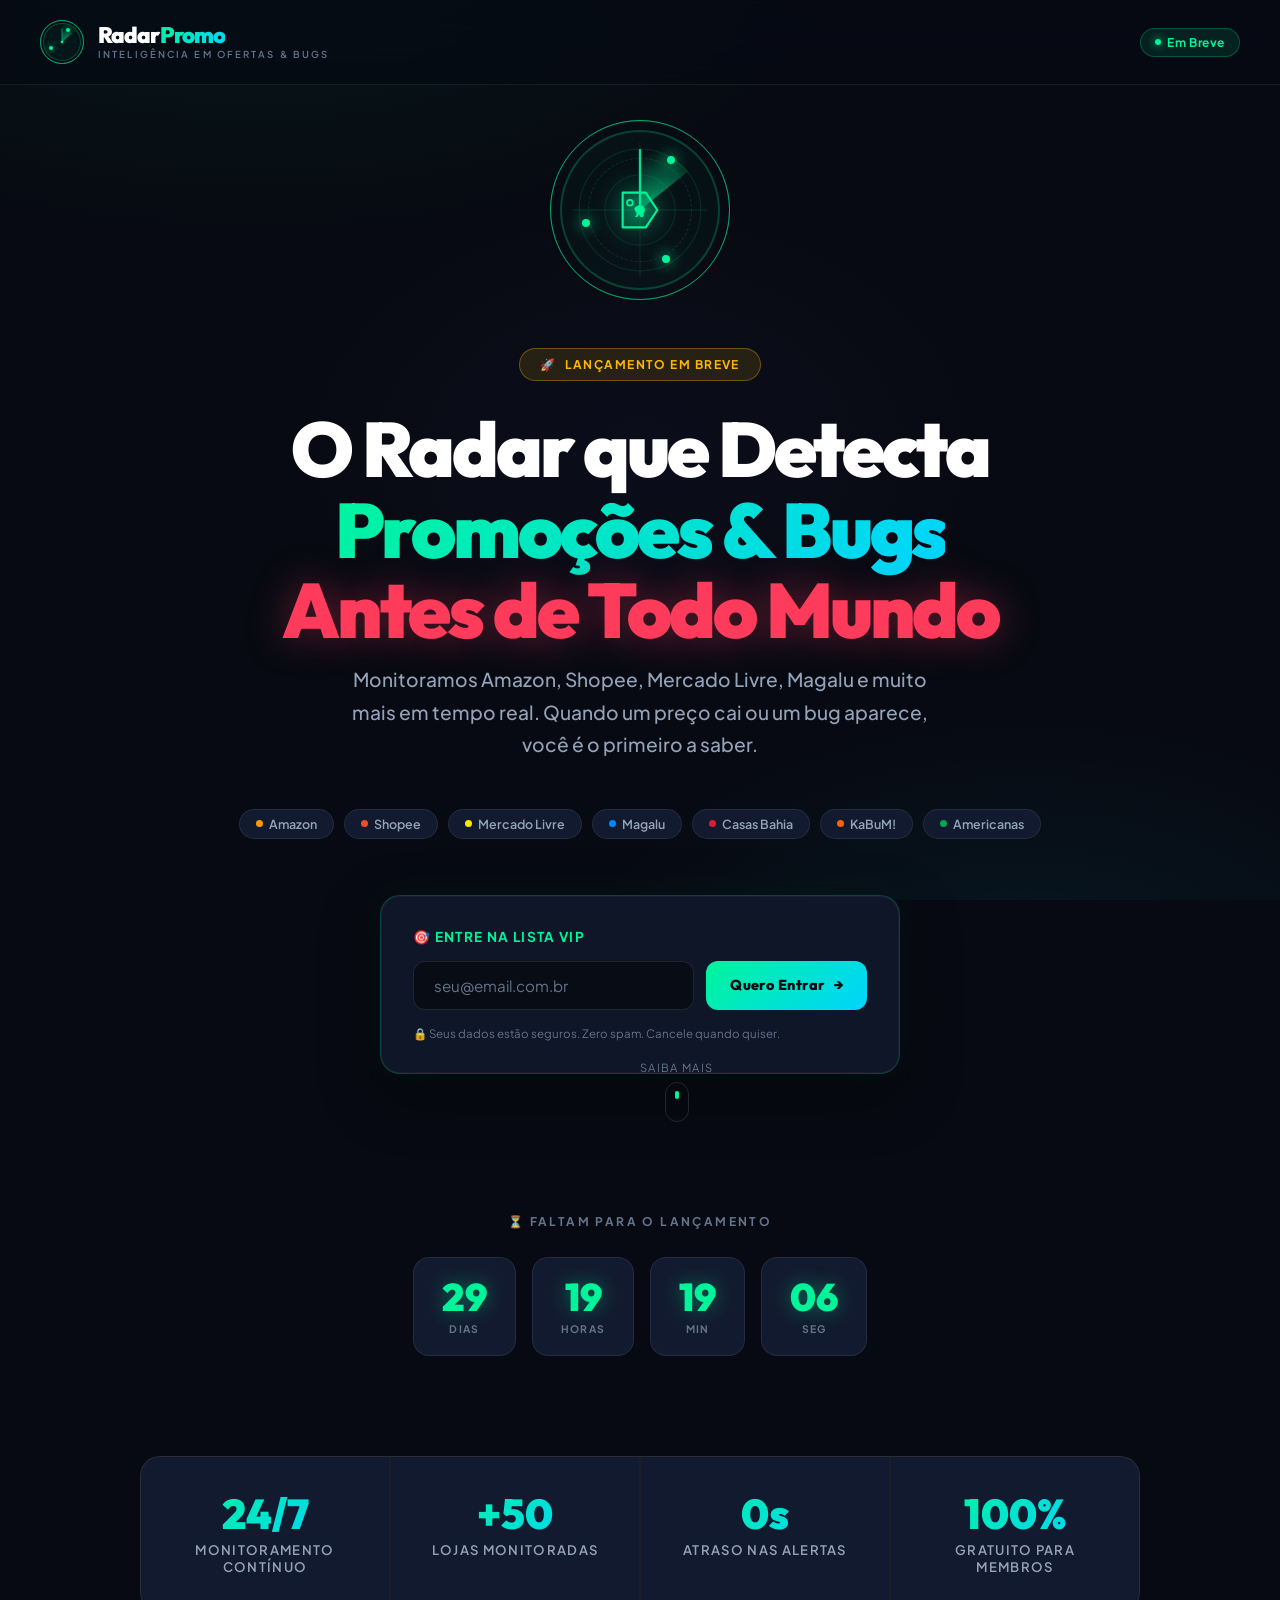
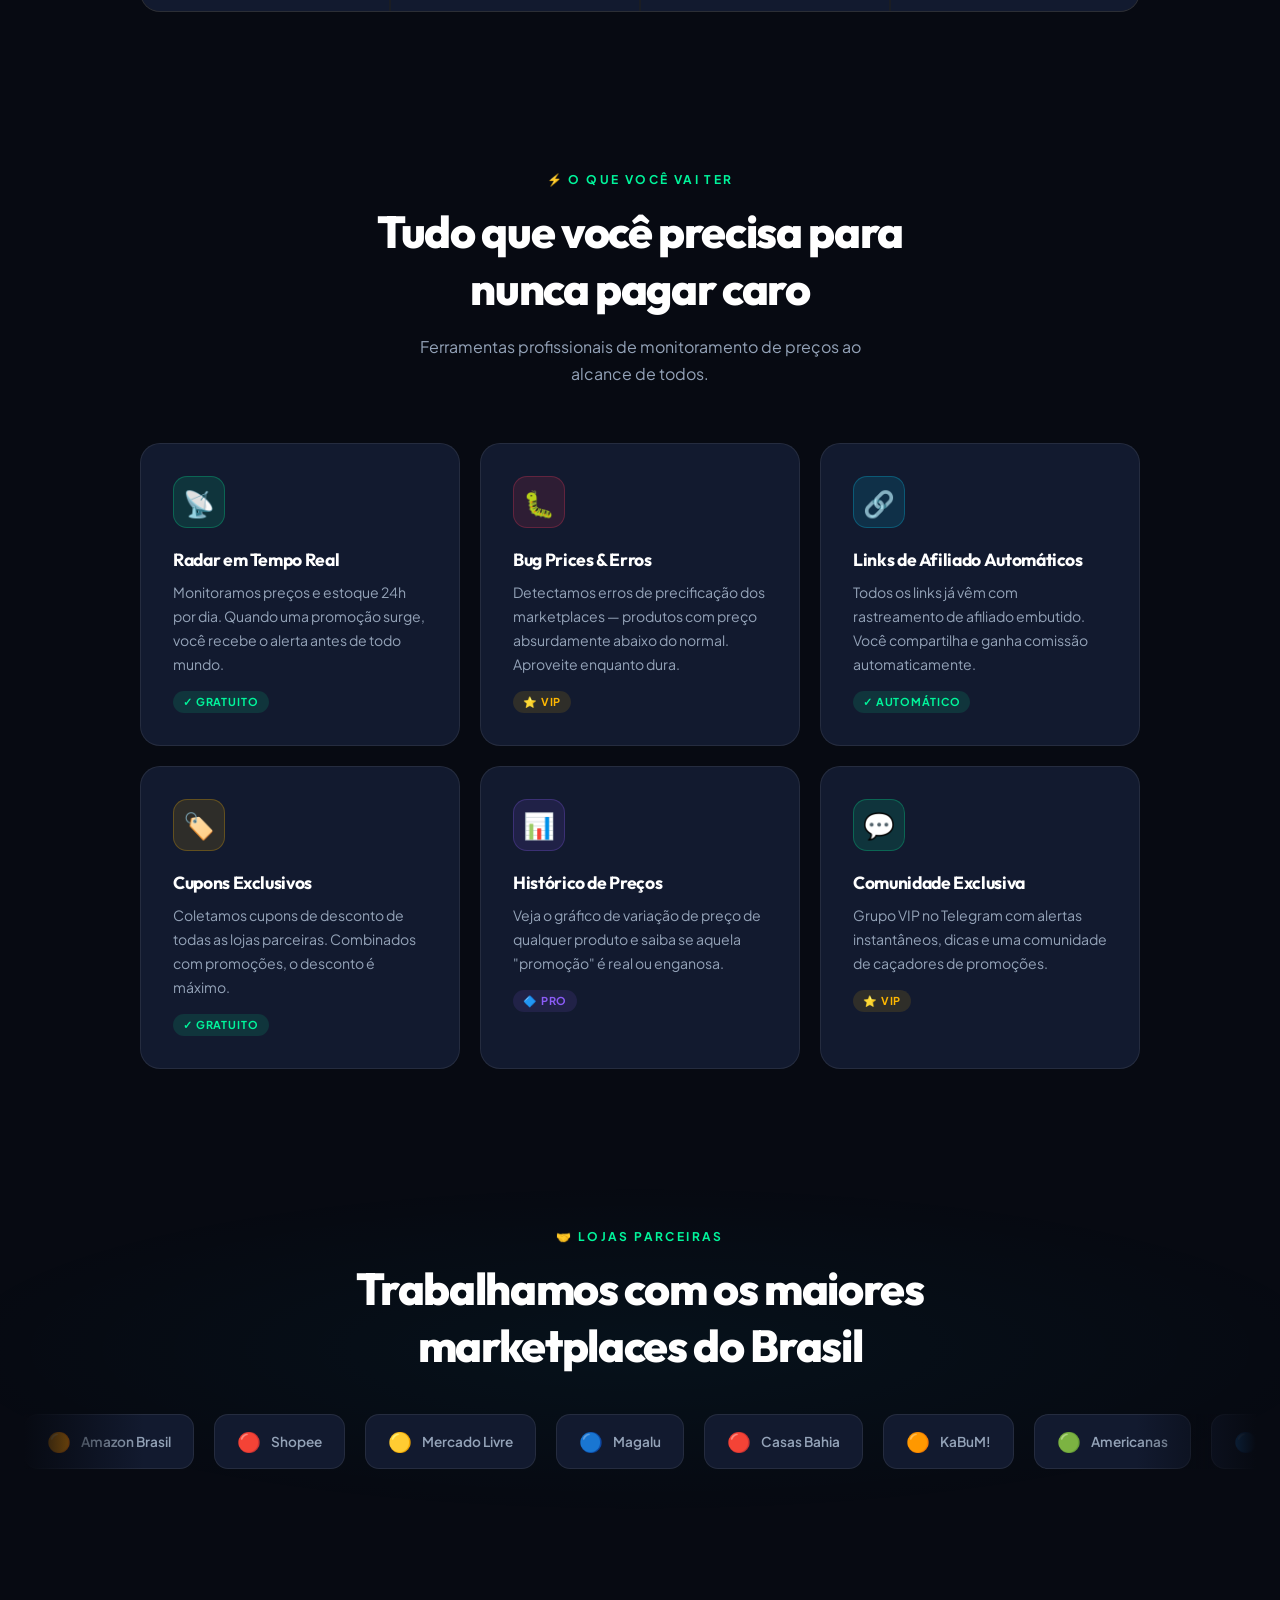
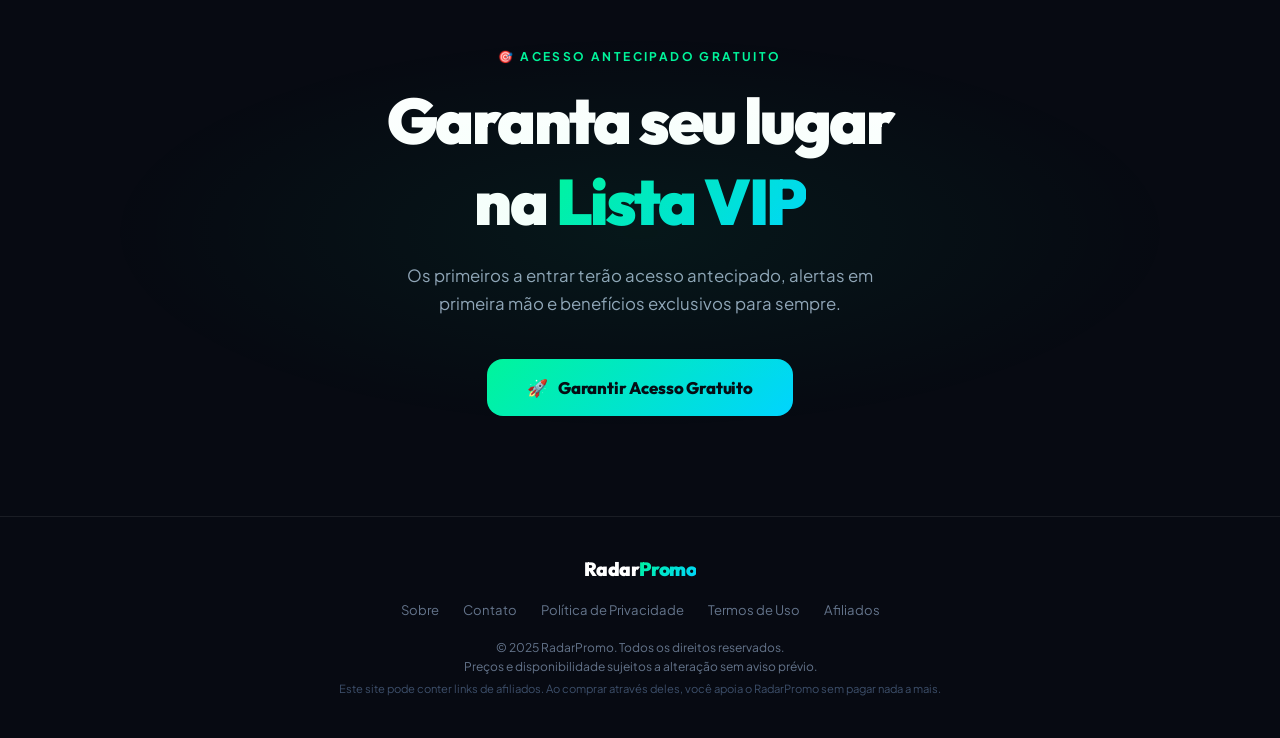
==== landing.html @ ea19024c "feat: RadarPromo - portal de promocoes e bug prices" ====
<!DOCTYPE html>
<html lang="pt-BR">
<head>
  <meta charset="UTF-8">
  <meta name="viewport" content="width=device-width, initial-scale=1.0">

  <!-- SEO -->
  <title>RadarPromo — Inteligência em Ofertas & Bugs | Em Breve</title>
  <meta name="description" content="O radar definitivo de promoções e bug prices do Brasil. Detectamos as melhores ofertas em Amazon, Shopee, Mercado Livre e Magalu antes de todo mundo. Cadastre-se e entre na lista VIP.">
  <meta name="keywords" content="promoções, bug de preço, ofertas, Amazon, Shopee, Mercado Livre, Magalu, cupom, desconto">
  <meta name="author" content="RadarPromo">
  <meta name="robots" content="index, follow">

  <!-- Open Graph -->
  <meta property="og:type" content="website">
  <meta property="og:title" content="RadarPromo — Inteligência em Ofertas & Bugs">
  <meta property="og:description" content="O radar definitivo de promoções e bug prices do Brasil. Detectamos as melhores ofertas antes de todo mundo.">
  <meta property="og:site_name" content="RadarPromo">

  <!-- Fonts -->
  <link href="https://fonts.googleapis.com/css2?family=Outfit:wght@300;400;500;600;700;800;900&family=Plus+Jakarta+Sans:wght@400;500;600;700&display=swap" rel="stylesheet">

  <style>
    /* =============================================
       TOKENS DE DESIGN — RADARPROMO
       ============================================= */
    :root {
      --bg-app:        #070A12;
      --bg-surface:    #0D1322;
      --bg-card:       #121A2F;
      --bg-glass:      rgba(18, 26, 47, 0.70);
      --neon-mint:     #00F59B;
      --neon-cyan:     #00D4FF;
      --hot-coral:     #FF3B5C;
      --amber:         #FFB800;
      --purple:        #8B5CF6;
      --text-white:    #FFFFFF;
      --text-primary:  #F1F5F9;
      --text-secondary:#94A3B8;
      --text-muted:    #64748B;
      --border:        rgba(255, 255, 255, 0.08);
      --border-neon:   rgba(0, 245, 155, 0.35);
      --glow-mint:     rgba(0, 245, 155, 0.20);
      --transition:    0.35s cubic-bezier(0.16, 1, 0.3, 1);
    }

    * { margin: 0; padding: 0; box-sizing: border-box; }
    html { scroll-behavior: smooth; }

    body {
      font-family: 'Plus Jakarta Sans', sans-serif;
      background: var(--bg-app);
      color: var(--text-primary);
      overflow-x: hidden;
      -webkit-font-smoothing: antialiased;
    }

    /* BG GRADIENTE FIXO */
    .bg-gradient {
      position: fixed;
      inset: 0;
      z-index: 0;
      background:
        radial-gradient(ellipse 80% 60% at 20% -10%, rgba(0, 245, 155, 0.07) 0%, transparent 60%),
        radial-gradient(ellipse 60% 50% at 80% 110%, rgba(0, 212, 255, 0.07) 0%, transparent 60%),
        radial-gradient(ellipse 40% 40% at 50% 50%, rgba(139, 92, 246, 0.04) 0%, transparent 70%),
        var(--bg-app);
      pointer-events: none;
    }

    /* PARTÍCULAS */
    .particles {
      position: fixed;
      inset: 0;
      z-index: 0;
      pointer-events: none;
      overflow: hidden;
    }

    .particle {
      position: absolute;
      width: 2px;
      height: 2px;
      background: var(--neon-mint);
      border-radius: 50%;
      animation: particleFloat linear infinite;
      opacity: 0;
    }

    @keyframes particleFloat {
      0%   { transform: translateY(100vh); opacity: 0; }
      10%  { opacity: 0.6; }
      90%  { opacity: 0.3; }
      100% { transform: translateY(-10vh) translateX(30px); opacity: 0; }
    }

    .page-wrapper {
      position: relative;
      z-index: 1;
      min-height: 100vh;
    }

    /* =============================================
       HEADER
       ============================================= */
    .site-header {
      position: fixed;
      top: 0; left: 0; right: 0;
      z-index: 100;
      padding: 20px 40px;
      display: flex;
      align-items: center;
      justify-content: space-between;
      backdrop-filter: blur(20px) saturate(180%);
      -webkit-backdrop-filter: blur(20px) saturate(180%);
      background: rgba(7, 10, 18, 0.75);
      border-bottom: 1px solid var(--border);
      transition: box-shadow 0.3s ease;
    }

    .nav-logo {
      display: flex;
      align-items: center;
      gap: 14px;
      text-decoration: none;
    }

    .nav-logo-icon {
      position: relative;
      width: 44px;
      height: 44px;
      flex-shrink: 0;
    }

    .nav-sonar-ring {
      position: absolute;
      inset: 0;
      border-radius: 50%;
      border: 1px solid rgba(0, 245, 155, 0.3);
      animation: sonarPulse 2.4s ease-out infinite;
    }
    .nav-sonar-ring:nth-child(2) { animation-delay: 0.8s; }
    .nav-sonar-ring:nth-child(3) { animation-delay: 1.6s; }

    @keyframes sonarPulse {
      0%   { transform: scale(0.5); opacity: 0.9; border-color: rgba(0, 245, 155, 0.6); }
      100% { transform: scale(1.8); opacity: 0;   border-color: rgba(0, 245, 155, 0); }
    }

    .nav-radar-outer {
      position: absolute;
      inset: 3px;
      border-radius: 50%;
      border: 1.5px solid rgba(0, 245, 155, 0.25);
      background: rgba(0, 245, 155, 0.04);
    }

    .nav-radar-svg {
      position: absolute;
      inset: 3px;
      width: calc(100% - 6px);
      height: calc(100% - 6px);
    }

    .nav-sweep {
      transform-origin: 50% 50%;
      animation: radarSpin 3s linear infinite;
    }

    @keyframes radarSpin {
      from { transform: rotate(0deg); }
      to   { transform: rotate(360deg); }
    }

    .nav-blip {
      position: absolute;
      width: 4px;
      height: 4px;
      background: var(--neon-mint);
      border-radius: 50%;
      box-shadow: 0 0 6px var(--neon-mint);
      animation: blipPop 3s ease-out infinite;
    }
    .nav-blip-1 { top: 18%; left: 60%; animation-delay: 0.2s; }
    .nav-blip-2 { top: 60%; left: 20%; animation-delay: 1.3s; }

    @keyframes blipPop {
      0%, 100% { opacity: 0; transform: scale(0); }
      30%, 60%  { opacity: 1; transform: scale(1); }
    }

    .nav-brand-text {
      display: flex;
      flex-direction: column;
      gap: 1px;
    }

    .nav-wordmark {
      font-family: 'Outfit', sans-serif;
      font-size: 1.4rem;
      font-weight: 900;
      line-height: 1;
      letter-spacing: -0.04em;
    }

    .nav-word-radar { color: #fff; }

    .nav-word-promo {
      background: linear-gradient(135deg, #00F59B 0%, #00D4FF 100%);
      -webkit-background-clip: text;
      -webkit-text-fill-color: transparent;
      background-clip: text;
    }

    .nav-tagline {
      font-size: 0.6rem;
      font-weight: 600;
      color: var(--text-muted);
      letter-spacing: 0.22em;
      text-transform: uppercase;
    }

    .nav-badge {
      display: flex;
      align-items: center;
      gap: 6px;
      padding: 6px 14px;
      background: rgba(0, 245, 155, 0.1);
      border: 1px solid rgba(0, 245, 155, 0.25);
      border-radius: 99px;
      font-size: 0.75rem;
      font-weight: 700;
      color: var(--neon-mint);
      letter-spacing: 0.05em;
    }

    .nav-badge-dot {
      width: 6px;
      height: 6px;
      background: var(--neon-mint);
      border-radius: 50%;
      box-shadow: 0 0 8px var(--neon-mint);
      animation: livePulse 1.5s ease-in-out infinite;
    }

    @keyframes livePulse {
      0%, 100% { opacity: 1; transform: scale(1); }
      50%       { opacity: 0.4; transform: scale(0.7); }
    }

    /* =============================================
       HERO
       ============================================= */
    .hero {
      min-height: 100vh;
      display: flex;
      flex-direction: column;
      align-items: center;
      justify-content: center;
      text-align: center;
      padding: 120px 24px 80px;
      position: relative;
    }

    .hero-logo {
      position: relative;
      width: 180px;
      height: 180px;
      margin: 0 auto 48px;
      animation: heroLogoAppear 1s cubic-bezier(0.16, 1, 0.3, 1) both;
    }

    @keyframes heroLogoAppear {
      from { opacity: 0; transform: scale(0.6) rotate(-20deg); }
      to   { opacity: 1; transform: scale(1) rotate(0deg); }
    }

    .hero-sonar-ring {
      position: absolute;
      inset: 0;
      border-radius: 50%;
      border: 1.5px solid rgba(0, 245, 155, 0.3);
      animation: sonarPulse 2.4s ease-out infinite;
    }
    .hero-sonar-ring:nth-child(2) { animation-delay: 0.8s; }
    .hero-sonar-ring:nth-child(3) { animation-delay: 1.6s; }

    .hero-radar-outer {
      position: absolute;
      inset: 10px;
      border-radius: 50%;
      border: 2px solid rgba(0, 245, 155, 0.22);
      background: rgba(0, 245, 155, 0.03);
    }

    .hero-radar-inner {
      position: absolute;
      inset: 38px;
      border-radius: 50%;
      border: 1px dashed rgba(0, 245, 155, 0.15);
    }

    .hero-radar-svg {
      position: absolute;
      inset: 10px;
      width: calc(100% - 20px);
      height: calc(100% - 20px);
    }

    .hero-sweep {
      transform-origin: 50% 50%;
      animation: radarSpin 3s linear infinite;
    }

    .hero-tag-center {
      position: absolute;
      inset: 0;
      display: flex;
      align-items: center;
      justify-content: center;
    }

    .hero-discount-svg {
      width: 52px;
      height: 52px;
      filter: drop-shadow(0 0 12px rgba(0, 245, 155, 0.9));
    }

    .hero-blip {
      position: absolute;
      width: 8px;
      height: 8px;
      background: var(--neon-mint);
      border-radius: 50%;
      box-shadow: 0 0 14px var(--neon-mint), 0 0 28px rgba(0, 245, 155, 0.4);
      animation: blipPop 3s ease-out infinite;
    }
    .hero-blip-1 { top: 20%; left: 65%; animation-delay: 0.3s; }
    .hero-blip-2 { top: 55%; left: 18%; animation-delay: 1.1s; }
    .hero-blip-3 { top: 75%; left: 62%; animation-delay: 2.0s; }

    /* Badge de lançamento */
    .hero-launch-badge {
      display: inline-flex;
      align-items: center;
      gap: 8px;
      padding: 8px 20px;
      background: rgba(255, 184, 0, 0.12);
      border: 1px solid rgba(255, 184, 0, 0.35);
      border-radius: 99px;
      font-size: 0.75rem;
      font-weight: 700;
      color: var(--amber);
      letter-spacing: 0.12em;
      text-transform: uppercase;
      margin-bottom: 28px;
      animation: fadeSlideUp 0.8s 0.3s cubic-bezier(0.16, 1, 0.3, 1) both;
    }

    .hero-headline {
      font-family: 'Outfit', sans-serif;
      font-size: clamp(2.8rem, 6vw, 5.5rem);
      font-weight: 900;
      line-height: 1.05;
      letter-spacing: -0.04em;
      color: var(--text-white);
      margin-bottom: 12px;
      animation: fadeSlideUp 0.8s 0.4s cubic-bezier(0.16, 1, 0.3, 1) both;
    }

    .hero-headline .highlight-mint {
      background: linear-gradient(135deg, #00F59B 0%, #00D4FF 100%);
      -webkit-background-clip: text;
      -webkit-text-fill-color: transparent;
      background-clip: text;
    }

    .hero-headline .highlight-coral {
      color: var(--hot-coral);
      text-shadow: 0 0 40px rgba(255, 59, 92, 0.4);
    }

    .hero-subheadline {
      font-size: clamp(1rem, 2vw, 1.2rem);
      font-weight: 500;
      color: var(--text-secondary);
      max-width: 600px;
      margin: 0 auto 48px;
      line-height: 1.7;
      animation: fadeSlideUp 0.8s 0.5s cubic-bezier(0.16, 1, 0.3, 1) both;
    }

    .marketplace-badges {
      display: flex;
      flex-wrap: wrap;
      gap: 10px;
      justify-content: center;
      margin-bottom: 56px;
      animation: fadeSlideUp 0.8s 0.6s cubic-bezier(0.16, 1, 0.3, 1) both;
    }

    .mp-badge {
      display: flex;
      align-items: center;
      gap: 6px;
      padding: 6px 16px;
      background: var(--bg-card);
      border: 1px solid var(--border);
      border-radius: 99px;
      font-size: 0.78rem;
      font-weight: 600;
      color: var(--text-secondary);
      transition: all var(--transition);
    }

    .mp-badge:hover {
      border-color: var(--border-neon);
      color: var(--neon-mint);
      transform: translateY(-2px);
      box-shadow: 0 8px 20px rgba(0, 245, 155, 0.15);
    }

    .mp-dot {
      width: 7px;
      height: 7px;
      border-radius: 50%;
    }

    /* =============================================
       FORMULÁRIO VIP
       ============================================= */
    .hero-cta {
      animation: fadeSlideUp 0.8s 0.7s cubic-bezier(0.16, 1, 0.3, 1) both;
      width: 100%;
      max-width: 520px;
      margin: 0 auto;
    }

    .email-form-card {
      background: rgba(18, 26, 47, 0.8);
      backdrop-filter: blur(20px);
      -webkit-backdrop-filter: blur(20px);
      border: 1px solid rgba(0, 245, 155, 0.2);
      border-radius: 20px;
      padding: 32px;
      box-shadow:
        0 20px 60px rgba(0, 0, 0, 0.4),
        0 0 0 1px rgba(255, 255, 255, 0.04) inset,
        0 0 40px rgba(0, 245, 155, 0.05);
    }

    .form-label {
      display: block;
      font-size: 0.85rem;
      font-weight: 700;
      color: var(--neon-mint);
      letter-spacing: 0.1em;
      text-transform: uppercase;
      margin-bottom: 16px;
      text-align: left;
    }

    .input-row {
      display: flex;
      gap: 12px;
      margin-bottom: 16px;
    }

    .email-input {
      flex: 1;
      padding: 14px 20px;
      background: rgba(7, 10, 18, 0.8);
      border: 1px solid rgba(255, 255, 255, 0.1);
      border-radius: 12px;
      color: var(--text-white);
      font-family: 'Plus Jakarta Sans', sans-serif;
      font-size: 0.95rem;
      outline: none;
      transition: all 0.25s ease;
    }

    .email-input::placeholder { color: var(--text-muted); }

    .email-input:focus {
      border-color: rgba(0, 245, 155, 0.5);
      background: rgba(0, 245, 155, 0.05);
      box-shadow: 0 0 0 3px rgba(0, 245, 155, 0.1);
    }

    .btn-vip {
      display: flex;
      align-items: center;
      gap: 8px;
      padding: 14px 24px;
      background: linear-gradient(135deg, #00F59B 0%, #00D4FF 100%);
      border-radius: 12px;
      border: none;
      cursor: pointer;
      font-family: 'Outfit', sans-serif;
      font-size: 0.9rem;
      font-weight: 800;
      color: #060A12;
      letter-spacing: 0.02em;
      white-space: nowrap;
      transition: all 0.25s ease;
      position: relative;
      overflow: hidden;
    }

    .btn-vip:hover {
      transform: translateY(-2px);
      box-shadow: 0 12px 30px rgba(0, 245, 155, 0.45);
    }

    .btn-vip:active { transform: translateY(0); }

    .form-privacy {
      font-size: 0.72rem;
      color: var(--text-muted);
      display: flex;
      align-items: center;
      gap: 6px;
      text-align: left;
    }

    .form-success {
      display: none;
      flex-direction: column;
      align-items: center;
      gap: 12px;
      padding: 20px;
      text-align: center;
    }

    .form-success-icon {
      font-size: 2.5rem;
      animation: successPop 0.5s cubic-bezier(0.34, 1.56, 0.64, 1) both;
    }

    @keyframes successPop {
      from { transform: scale(0); opacity: 0; }
      to   { transform: scale(1); opacity: 1; }
    }

    .form-success-title {
      font-family: 'Outfit', sans-serif;
      font-size: 1.2rem;
      font-weight: 800;
      color: var(--neon-mint);
    }

    .form-success-sub {
      font-size: 0.85rem;
      color: var(--text-secondary);
      max-width: 300px;
    }

    @keyframes fadeSlideUp {
      from { opacity: 0; transform: translateY(24px); }
      to   { opacity: 1; transform: translateY(0); }
    }

    /* Scroll indicator */
    .scroll-hint {
      position: absolute;
      bottom: 32px;
      left: 50%;
      transform: translateX(-50%);
      display: flex;
      flex-direction: column;
      align-items: center;
      gap: 8px;
      color: var(--text-muted);
      font-size: 0.7rem;
      letter-spacing: 0.12em;
      text-transform: uppercase;
      animation: fadeSlideUp 1s 1.2s both;
    }

    .scroll-hint-arrow {
      width: 24px;
      height: 40px;
      border: 1.5px solid rgba(255, 255, 255, 0.12);
      border-radius: 12px;
      display: flex;
      justify-content: center;
      padding-top: 8px;
    }

    .scroll-hint-dot {
      width: 4px;
      height: 8px;
      background: var(--neon-mint);
      border-radius: 99px;
      animation: scrollBounce 1.8s ease-in-out infinite;
    }

    @keyframes scrollBounce {
      0%, 100% { transform: translateY(0); opacity: 1; }
      50% { transform: translateY(14px); opacity: 0.2; }
    }

    /* =============================================
       COUNTDOWN
       ============================================= */
    .countdown-section {
      padding: 60px 24px 20px;
    }

    .countdown-title {
      text-align: center;
      font-size: 0.75rem;
      font-weight: 700;
      color: var(--text-muted);
      letter-spacing: 0.2em;
      text-transform: uppercase;
      margin-bottom: 28px;
    }

    .countdown-grid {
      display: flex;
      gap: 16px;
      justify-content: center;
      flex-wrap: wrap;
    }

    .countdown-unit {
      display: flex;
      flex-direction: column;
      align-items: center;
      gap: 6px;
      background: var(--bg-card);
      border: 1px solid var(--border);
      border-radius: 16px;
      padding: 20px 28px;
      min-width: 90px;
    }

    .countdown-number {
      font-family: 'Outfit', sans-serif;
      font-size: 2.4rem;
      font-weight: 900;
      color: var(--neon-mint);
      line-height: 1;
      text-shadow: 0 0 20px rgba(0, 245, 155, 0.4);
    }

    .countdown-label {
      font-size: 0.65rem;
      font-weight: 700;
      color: var(--text-muted);
      letter-spacing: 0.12em;
      text-transform: uppercase;
    }

    /* =============================================
       STATS
       ============================================= */
    .stats-section {
      padding: 80px 24px;
    }

    .stats-inner {
      max-width: 1000px;
      margin: 0 auto;
      display: grid;
      grid-template-columns: repeat(auto-fit, minmax(200px, 1fr));
      gap: 2px;
      background: var(--border);
      border: 1px solid var(--border);
      border-radius: 20px;
      overflow: hidden;
    }

    .stat-card {
      background: var(--bg-card);
      padding: 36px 32px;
      text-align: center;
      transition: background var(--transition);
    }

    .stat-card:hover { background: rgba(18, 26, 47, 0.9); }

    .stat-number {
      font-family: 'Outfit', sans-serif;
      font-size: 2.6rem;
      font-weight: 900;
      background: linear-gradient(135deg, #00F59B 0%, #00D4FF 100%);
      -webkit-background-clip: text;
      -webkit-text-fill-color: transparent;
      background-clip: text;
      line-height: 1;
      margin-bottom: 6px;
    }

    .stat-label {
      font-size: 0.82rem;
      font-weight: 600;
      color: var(--text-secondary);
      text-transform: uppercase;
      letter-spacing: 0.1em;
    }

    /* =============================================
       FEATURES
       ============================================= */
    .features-section {
      padding: 80px 24px;
    }

    .section-eyebrow {
      text-align: center;
      font-size: 0.75rem;
      font-weight: 700;
      color: var(--neon-mint);
      letter-spacing: 0.2em;
      text-transform: uppercase;
      margin-bottom: 16px;
    }

    .section-title {
      font-family: 'Outfit', sans-serif;
      font-size: clamp(1.8rem, 4vw, 2.8rem);
      font-weight: 800;
      text-align: center;
      color: var(--text-white);
      letter-spacing: -0.03em;
      margin-bottom: 16px;
    }

    .section-sub {
      text-align: center;
      color: var(--text-secondary);
      font-size: 1rem;
      max-width: 500px;
      margin: 0 auto 56px;
      line-height: 1.7;
    }

    .features-grid {
      max-width: 1000px;
      margin: 0 auto;
      display: grid;
      grid-template-columns: repeat(auto-fit, minmax(280px, 1fr));
      gap: 20px;
    }

    .feature-card {
      background: var(--bg-card);
      border: 1px solid var(--border);
      border-radius: 20px;
      padding: 32px;
      transition: all var(--transition);
      position: relative;
      overflow: hidden;
    }

    .feature-card::before {
      content: '';
      position: absolute;
      top: 0; left: 0; right: 0;
      height: 2px;
      background: linear-gradient(90deg, transparent, var(--neon-mint), transparent);
      opacity: 0;
      transition: opacity var(--transition);
    }

    .feature-card:hover {
      border-color: rgba(0, 245, 155, 0.25);
      transform: translateY(-6px);
      box-shadow: 0 20px 40px rgba(0, 0, 0, 0.3), 0 0 30px rgba(0, 245, 155, 0.08);
    }

    .feature-card:hover::before { opacity: 1; }

    .feature-icon-wrap {
      width: 52px;
      height: 52px;
      border-radius: 14px;
      display: flex;
      align-items: center;
      justify-content: center;
      font-size: 1.6rem;
      margin-bottom: 20px;
    }

    .feature-icon-wrap.mint   { background: rgba(0, 245, 155, 0.12); border: 1px solid rgba(0, 245, 155, 0.25); }
    .feature-icon-wrap.cyan   { background: rgba(0, 212, 255, 0.12); border: 1px solid rgba(0, 212, 255, 0.25); }
    .feature-icon-wrap.coral  { background: rgba(255, 59, 92, 0.12);  border: 1px solid rgba(255, 59, 92, 0.25); }
    .feature-icon-wrap.amber  { background: rgba(255, 184, 0, 0.12);  border: 1px solid rgba(255, 184, 0, 0.25); }
    .feature-icon-wrap.purple { background: rgba(139, 92, 246, 0.12); border: 1px solid rgba(139, 92, 246, 0.25); }

    .feature-title {
      font-family: 'Outfit', sans-serif;
      font-size: 1.1rem;
      font-weight: 700;
      color: var(--text-white);
      margin-bottom: 10px;
      letter-spacing: -0.02em;
    }

    .feature-desc {
      font-size: 0.88rem;
      color: var(--text-secondary);
      line-height: 1.7;
    }

    .feature-tag {
      display: inline-flex;
      align-items: center;
      gap: 4px;
      margin-top: 14px;
      padding: 4px 10px;
      border-radius: 99px;
      font-size: 0.68rem;
      font-weight: 700;
      letter-spacing: 0.08em;
      text-transform: uppercase;
    }

    .feature-tag.free { background: rgba(0, 245, 155, 0.12); color: var(--neon-mint); }
    .feature-tag.vip  { background: rgba(255, 184, 0, 0.12);  color: var(--amber); }
    .feature-tag.pro  { background: rgba(139, 92, 246, 0.12); color: var(--purple); }

    /* =============================================
       AFILIADOS - CARROSSEL
       ============================================= */
    .affiliates-section {
      padding: 80px 24px;
      background: radial-gradient(ellipse 80% 60% at 50% 50%, rgba(0, 212, 255, 0.04) 0%, transparent 70%);
    }

    .affiliates-track-wrapper {
      overflow: hidden;
      margin-top: 40px;
      position: relative;
    }

    .affiliates-track-wrapper::before,
    .affiliates-track-wrapper::after {
      content: '';
      position: absolute;
      top: 0; bottom: 0;
      width: 120px;
      z-index: 2;
    }

    .affiliates-track-wrapper::before {
      left: 0;
      background: linear-gradient(to right, var(--bg-app), transparent);
    }

    .affiliates-track-wrapper::after {
      right: 0;
      background: linear-gradient(to left, var(--bg-app), transparent);
    }

    .affiliates-track {
      display: flex;
      gap: 20px;
      animation: trackScroll 22s linear infinite;
    }

    @keyframes trackScroll {
      from { transform: translateX(0); }
      to   { transform: translateX(-50%); }
    }

    .affiliates-track:hover { animation-play-state: paused; }

    .affiliate-pill {
      flex-shrink: 0;
      display: flex;
      align-items: center;
      gap: 10px;
      padding: 14px 22px;
      background: var(--bg-card);
      border: 1px solid var(--border);
      border-radius: 14px;
      font-size: 0.85rem;
      font-weight: 600;
      color: var(--text-secondary);
      white-space: nowrap;
      transition: all 0.2s ease;
    }

    .affiliate-pill:hover {
      border-color: rgba(0, 245, 155, 0.3);
      color: var(--neon-mint);
      background: rgba(0, 245, 155, 0.05);
    }

    .affiliate-pill-icon { font-size: 1.2rem; }

    /* =============================================
       CTA FINAL
       ============================================= */
    .final-cta-section {
      padding: 100px 24px;
      text-align: center;
      position: relative;
    }

    .final-cta-glow {
      position: absolute;
      inset: 0;
      background: radial-gradient(ellipse 60% 50% at 50% 50%, rgba(0, 245, 155, 0.06) 0%, transparent 70%);
      pointer-events: none;
    }

    .final-cta-title {
      font-family: 'Outfit', sans-serif;
      font-size: clamp(2rem, 5vw, 4rem);
      font-weight: 900;
      color: var(--text-white);
      letter-spacing: -0.04em;
      margin-bottom: 20px;
    }

    .final-cta-title .highlight-mint {
      background: linear-gradient(135deg, #00F59B 0%, #00D4FF 100%);
      -webkit-background-clip: text;
      -webkit-text-fill-color: transparent;
      background-clip: text;
    }

    .final-cta-sub {
      color: var(--text-secondary);
      font-size: 1.05rem;
      max-width: 480px;
      margin: 0 auto 40px;
      line-height: 1.7;
    }

    .btn-hero-cta {
      display: inline-flex;
      align-items: center;
      gap: 10px;
      padding: 18px 40px;
      background: linear-gradient(135deg, #00F59B 0%, #00D4FF 100%);
      border-radius: 16px;
      font-family: 'Outfit', sans-serif;
      font-size: 1.05rem;
      font-weight: 800;
      color: #060A12;
      letter-spacing: -0.01em;
      cursor: pointer;
      transition: all 0.25s ease;
      border: none;
      text-decoration: none;
    }

    .btn-hero-cta:hover {
      transform: translateY(-3px) scale(1.02);
      box-shadow: 0 20px 50px rgba(0, 245, 155, 0.4);
    }

    .btn-hero-cta:active { transform: scale(0.98); }

    /* =============================================
       FOOTER
       ============================================= */
    .site-footer {
      border-top: 1px solid var(--border);
      padding: 40px 24px;
      text-align: center;
    }

    .footer-inner {
      max-width: 900px;
      margin: 0 auto;
      display: flex;
      flex-direction: column;
      align-items: center;
      gap: 20px;
    }

    .footer-logo-text {
      font-family: 'Outfit', sans-serif;
      font-size: 1.2rem;
      font-weight: 900;
      letter-spacing: -0.03em;
    }

    .footer-logo-text .radar { color: #fff; }

    .footer-logo-text .promo {
      background: linear-gradient(135deg, #00F59B 0%, #00D4FF 100%);
      -webkit-background-clip: text;
      -webkit-text-fill-color: transparent;
      background-clip: text;
    }

    .footer-links {
      display: flex;
      flex-wrap: wrap;
      gap: 24px;
      justify-content: center;
    }

    .footer-link {
      font-size: 0.82rem;
      color: var(--text-muted);
      text-decoration: none;
      transition: color 0.2s;
    }

    .footer-link:hover { color: var(--neon-mint); }

    .footer-copy {
      font-size: 0.75rem;
      color: var(--text-muted);
      line-height: 1.6;
    }

    /* =============================================
       TOAST (SOCIAL PROOF)
       ============================================= */
    .toast-container {
      position: fixed;
      bottom: 28px;
      right: 28px;
      z-index: 999;
      display: flex;
      flex-direction: column;
      gap: 12px;
      pointer-events: none;
    }

    .toast {
      display: flex;
      align-items: center;
      gap: 12px;
      padding: 14px 20px;
      background: rgba(18, 26, 47, 0.95);
      backdrop-filter: blur(20px);
      border: 1px solid rgba(0, 245, 155, 0.25);
      border-radius: 14px;
      font-size: 0.82rem;
      color: var(--text-primary);
      pointer-events: none;
      transform: translateX(calc(100% + 40px));
      transition: transform 0.4s cubic-bezier(0.16, 1, 0.3, 1);
      box-shadow: 0 12px 30px rgba(0, 0, 0, 0.4);
      max-width: 280px;
    }

    .toast.show { transform: translateX(0); }

    .toast-icon { font-size: 1rem; flex-shrink: 0; }

    .toast-content { display: flex; flex-direction: column; gap: 2px; }

    .toast-title { font-weight: 700; color: var(--text-white); }

    .toast-sub { color: var(--text-muted); font-size: 0.76rem; }

    /* =============================================
       RESPONSIVO
       ============================================= */
    @media (max-width: 600px) {
      .site-header { padding: 16px 20px; }
      .nav-tagline { display: none; }
      .input-row { flex-direction: column; }
      .btn-vip { width: 100%; justify-content: center; }
      .stats-inner { grid-template-columns: 1fr 1fr; }
    }
  </style>
</head>
<body>

  <div class="bg-gradient"></div>
  <div class="particles" id="particles"></div>
  <div class="toast-container" id="toastContainer"></div>

  <div class="page-wrapper">

    <!-- HEADER -->
    <header class="site-header">
      <a href="#" class="nav-logo">
        <div class="nav-logo-icon">
          <div class="nav-sonar-ring"></div>
          <div class="nav-sonar-ring"></div>
          <div class="nav-sonar-ring"></div>
          <div class="nav-radar-outer"></div>
          <svg class="nav-radar-svg" viewBox="0 0 100 100" fill="none" xmlns="http://www.w3.org/2000/svg">
            <line x1="50" y1="10" x2="50" y2="90" stroke="rgba(0,245,155,0.12)" stroke-width="1"/>
            <line x1="10" y1="50" x2="90" y2="50" stroke="rgba(0,245,155,0.12)" stroke-width="1"/>
            <circle cx="50" cy="50" r="35" stroke="rgba(0,245,155,0.12)" stroke-width="1"/>
            <circle cx="50" cy="50" r="20" stroke="rgba(0,245,155,0.12)" stroke-width="1"/>
            <g class="nav-sweep">
              <defs>
                <radialGradient id="navSweepGrad" cx="50%" cy="100%" r="100%">
                  <stop offset="0%" stop-color="#00F59B" stop-opacity="0.7"/>
                  <stop offset="100%" stop-color="#00F59B" stop-opacity="0"/>
                </radialGradient>
              </defs>
              <path d="M50 50 L50 15 A35 35 0 0 1 77 27 Z" fill="url(#navSweepGrad)"/>
              <line x1="50" y1="50" x2="50" y2="15" stroke="#00F59B" stroke-width="1.5" opacity="0.9"/>
            </g>
            <circle cx="50" cy="50" r="3" fill="#00F59B" style="filter: drop-shadow(0 0 4px #00F59B)"/>
          </svg>
          <div class="nav-blip nav-blip-1"></div>
          <div class="nav-blip nav-blip-2"></div>
        </div>
        <div class="nav-brand-text">
          <div class="nav-wordmark">
            <span class="nav-word-radar">Radar</span><span class="nav-word-promo">Promo</span>
          </div>
          <span class="nav-tagline">Inteligência em Ofertas &amp; Bugs</span>
        </div>
      </a>
      <div class="nav-badge">
        <div class="nav-badge-dot"></div>
        Em Breve
      </div>
    </header>

    <!-- HERO -->
    <section class="hero" id="hero">

      <div class="hero-logo">
        <div class="hero-sonar-ring"></div>
        <div class="hero-sonar-ring"></div>
        <div class="hero-sonar-ring"></div>
        <div class="hero-radar-outer"></div>
        <div class="hero-radar-inner"></div>
        <svg class="hero-radar-svg" viewBox="0 0 100 100" fill="none" xmlns="http://www.w3.org/2000/svg">
          <line x1="50" y1="8"  x2="50" y2="92" stroke="rgba(0,245,155,0.1)" stroke-width="0.8"/>
          <line x1="8"  y1="50" x2="92" y2="50" stroke="rgba(0,245,155,0.1)" stroke-width="0.8"/>
          <circle cx="50" cy="50" r="38" stroke="rgba(0,245,155,0.1)" stroke-width="0.8"/>
          <circle cx="50" cy="50" r="22" stroke="rgba(0,245,155,0.1)" stroke-width="0.8"/>
          <g class="hero-sweep">
            <defs>
              <radialGradient id="heroSweepGrad" cx="50%" cy="100%" r="100%">
                <stop offset="0%" stop-color="#00F59B" stop-opacity="0.65"/>
                <stop offset="100%" stop-color="#00F59B" stop-opacity="0"/>
              </radialGradient>
            </defs>
            <path d="M50 50 L50 12 A38 38 0 0 1 80 26 Z" fill="url(#heroSweepGrad)"/>
            <line x1="50" y1="50" x2="50" y2="12" stroke="#00F59B" stroke-width="1.5" opacity="0.9"/>
          </g>
          <circle cx="50" cy="50" r="3" fill="#00F59B" style="filter: drop-shadow(0 0 6px #00F59B)"/>
        </svg>
        <div class="hero-tag-center">
          <svg class="hero-discount-svg" viewBox="0 0 36 36" fill="none" xmlns="http://www.w3.org/2000/svg">
            <path d="M6 6 L22 6 L30 18 L22 30 L6 30 Z" fill="rgba(0,245,155,0.15)" stroke="#00F59B" stroke-width="1.5" stroke-linejoin="round"/>
            <circle cx="11" cy="13" r="2" stroke="#00F59B" stroke-width="1.2"/>
            <text x="14" y="23" font-family="Outfit, sans-serif" font-size="10" font-weight="900" fill="#00F59B">%</text>
          </svg>
        </div>
        <div class="hero-blip hero-blip-1"></div>
        <div class="hero-blip hero-blip-2"></div>
        <div class="hero-blip hero-blip-3"></div>
      </div>

      <div class="hero-launch-badge">
        <span>🚀</span> Lançamento em Breve
      </div>

      <h1 class="hero-headline">
        O Radar que Detecta<br>
        <span class="highlight-mint">Promoções &amp; Bugs</span><br>
        <span class="highlight-coral">Antes de Todo Mundo</span>
      </h1>

      <p class="hero-subheadline">
        Monitoramos Amazon, Shopee, Mercado Livre, Magalu e muito mais
        em tempo real. Quando um preço cai ou um bug aparece, você é o primeiro a saber.
      </p>

      <div class="marketplace-badges">
        <span class="mp-badge"><span class="mp-dot" style="background:#FF9900"></span> Amazon</span>
        <span class="mp-badge"><span class="mp-dot" style="background:#EE4D2D"></span> Shopee</span>
        <span class="mp-badge"><span class="mp-dot" style="background:#FFE600"></span> Mercado Livre</span>
        <span class="mp-badge"><span class="mp-dot" style="background:#0086FF"></span> Magalu</span>
        <span class="mp-badge"><span class="mp-dot" style="background:#E31837"></span> Casas Bahia</span>
        <span class="mp-badge"><span class="mp-dot" style="background:#FF6000"></span> KaBuM!</span>
        <span class="mp-badge"><span class="mp-dot" style="background:#00A651"></span> Americanas</span>
      </div>

      <!-- FORM VIP -->
      <div class="hero-cta">
        <div class="email-form-card">
          <div id="formContent">
            <label class="form-label" for="emailInput">🎯 Entre na Lista VIP</label>
            <div class="input-row">
              <input
                type="email"
                id="emailInput"
                class="email-input"
                placeholder="seu@email.com.br"
                autocomplete="email"
              >
              <button class="btn-vip" id="btnVip" onclick="submitEmail()">
                <span>Quero Entrar</span><span>→</span>
              </button>
            </div>
            <p class="form-privacy">
              🔒 Seus dados estão seguros. Zero spam. Cancele quando quiser.
            </p>
          </div>
          <div class="form-success" id="formSuccess">
            <div class="form-success-icon">🎉</div>
            <div class="form-success-title">Você está na lista VIP!</div>
            <p class="form-success-sub">Você receberá acesso antecipado e as primeiras promoções detectadas pelo RadarPromo.</p>
          </div>
        </div>
      </div>

      <div class="scroll-hint">
        <span>Saiba mais</span>
        <div class="scroll-hint-arrow">
          <div class="scroll-hint-dot"></div>
        </div>
      </div>
    </section>

    <!-- COUNTDOWN -->
    <section class="countdown-section">
      <p class="countdown-title">⏳ Faltam para o lançamento</p>
      <div class="countdown-grid">
        <div class="countdown-unit">
          <div class="countdown-number" id="cdDays">--</div>
          <div class="countdown-label">Dias</div>
        </div>
        <div class="countdown-unit">
          <div class="countdown-number" id="cdHours">--</div>
          <div class="countdown-label">Horas</div>
        </div>
        <div class="countdown-unit">
          <div class="countdown-number" id="cdMinutes">--</div>
          <div class="countdown-label">Min</div>
        </div>
        <div class="countdown-unit">
          <div class="countdown-number" id="cdSeconds">--</div>
          <div class="countdown-label">Seg</div>
        </div>
      </div>
    </section>

    <!-- STATS -->
    <section class="stats-section">
      <div class="stats-inner">
        <div class="stat-card">
          <div class="stat-number">24/7</div>
          <div class="stat-label">Monitoramento contínuo</div>
        </div>
        <div class="stat-card">
          <div class="stat-number">+50</div>
          <div class="stat-label">Lojas monitoradas</div>
        </div>
        <div class="stat-card">
          <div class="stat-number">0s</div>
          <div class="stat-label">Atraso nas alertas</div>
        </div>
        <div class="stat-card">
          <div class="stat-number">100%</div>
          <div class="stat-label">Gratuito para membros</div>
        </div>
      </div>
    </section>

    <!-- FEATURES -->
    <section class="features-section">
      <p class="section-eyebrow">⚡ O que você vai ter</p>
      <h2 class="section-title">Tudo que você precisa para<br>nunca pagar caro</h2>
      <p class="section-sub">Ferramentas profissionais de monitoramento de preços ao alcance de todos.</p>

      <div class="features-grid">
        <div class="feature-card">
          <div class="feature-icon-wrap mint">📡</div>
          <div class="feature-title">Radar em Tempo Real</div>
          <p class="feature-desc">Monitoramos preços e estoque 24h por dia. Quando uma promoção surge, você recebe o alerta antes de todo mundo.</p>
          <span class="feature-tag free">✓ Gratuito</span>
        </div>
        <div class="feature-card">
          <div class="feature-icon-wrap coral">🐛</div>
          <div class="feature-title">Bug Prices &amp; Erros</div>
          <p class="feature-desc">Detectamos erros de precificação dos marketplaces — produtos com preço absurdamente abaixo do normal. Aproveite enquanto dura.</p>
          <span class="feature-tag vip">⭐ VIP</span>
        </div>
        <div class="feature-card">
          <div class="feature-icon-wrap cyan">🔗</div>
          <div class="feature-title">Links de Afiliado Automáticos</div>
          <p class="feature-desc">Todos os links já vêm com rastreamento de afiliado embutido. Você compartilha e ganha comissão automaticamente.</p>
          <span class="feature-tag free">✓ Automático</span>
        </div>
        <div class="feature-card">
          <div class="feature-icon-wrap amber">🏷️</div>
          <div class="feature-title">Cupons Exclusivos</div>
          <p class="feature-desc">Coletamos cupons de desconto de todas as lojas parceiras. Combinados com promoções, o desconto é máximo.</p>
          <span class="feature-tag free">✓ Gratuito</span>
        </div>
        <div class="feature-card">
          <div class="feature-icon-wrap purple">📊</div>
          <div class="feature-title">Histórico de Preços</div>
          <p class="feature-desc">Veja o gráfico de variação de preço de qualquer produto e saiba se aquela "promoção" é real ou enganosa.</p>
          <span class="feature-tag pro">🔷 Pro</span>
        </div>
        <div class="feature-card">
          <div class="feature-icon-wrap mint">💬</div>
          <div class="feature-title">Comunidade Exclusiva</div>
          <p class="feature-desc">Grupo VIP no Telegram com alertas instantâneos, dicas e uma comunidade de caçadores de promoções.</p>
          <span class="feature-tag vip">⭐ VIP</span>
        </div>
      </div>
    </section>

    <!-- AFILIADOS -->
    <section class="affiliates-section">
      <p class="section-eyebrow">🤝 Lojas Parceiras</p>
      <h2 class="section-title">Trabalhamos com os maiores<br>marketplaces do Brasil</h2>
      <div class="affiliates-track-wrapper">
        <div class="affiliates-track">
          <div class="affiliate-pill"><span class="affiliate-pill-icon">🟠</span> Amazon Brasil</div>
          <div class="affiliate-pill"><span class="affiliate-pill-icon">🔴</span> Shopee</div>
          <div class="affiliate-pill"><span class="affiliate-pill-icon">🟡</span> Mercado Livre</div>
          <div class="affiliate-pill"><span class="affiliate-pill-icon">🔵</span> Magalu</div>
          <div class="affiliate-pill"><span class="affiliate-pill-icon">🔴</span> Casas Bahia</div>
          <div class="affiliate-pill"><span class="affiliate-pill-icon">🟠</span> KaBuM!</div>
          <div class="affiliate-pill"><span class="affiliate-pill-icon">🟢</span> Americanas</div>
          <div class="affiliate-pill"><span class="affiliate-pill-icon">🔵</span> Ponto Frio</div>
          <div class="affiliate-pill"><span class="affiliate-pill-icon">🟣</span> Netshoes</div>
          <div class="affiliate-pill"><span class="affiliate-pill-icon">🟢</span> Leroy Merlin</div>
          <div class="affiliate-pill"><span class="affiliate-pill-icon">🔴</span> Renner</div>
          <div class="affiliate-pill"><span class="affiliate-pill-icon">🔵</span> Fast Shop</div>
          <!-- duplicado para loop -->
          <div class="affiliate-pill"><span class="affiliate-pill-icon">🟠</span> Amazon Brasil</div>
          <div class="affiliate-pill"><span class="affiliate-pill-icon">🔴</span> Shopee</div>
          <div class="affiliate-pill"><span class="affiliate-pill-icon">🟡</span> Mercado Livre</div>
          <div class="affiliate-pill"><span class="affiliate-pill-icon">🔵</span> Magalu</div>
          <div class="affiliate-pill"><span class="affiliate-pill-icon">🔴</span> Casas Bahia</div>
          <div class="affiliate-pill"><span class="affiliate-pill-icon">🟠</span> KaBuM!</div>
          <div class="affiliate-pill"><span class="affiliate-pill-icon">🟢</span> Americanas</div>
          <div class="affiliate-pill"><span class="affiliate-pill-icon">🔵</span> Ponto Frio</div>
          <div class="affiliate-pill"><span class="affiliate-pill-icon">🟣</span> Netshoes</div>
          <div class="affiliate-pill"><span class="affiliate-pill-icon">🟢</span> Leroy Merlin</div>
          <div class="affiliate-pill"><span class="affiliate-pill-icon">🔴</span> Renner</div>
          <div class="affiliate-pill"><span class="affiliate-pill-icon">🔵</span> Fast Shop</div>
        </div>
      </div>
    </section>

    <!-- CTA FINAL -->
    <section class="final-cta-section" id="lista-vip">
      <div class="final-cta-glow"></div>
      <p class="section-eyebrow">🎯 Acesso antecipado gratuito</p>
      <h2 class="final-cta-title">
        Garanta seu lugar<br>
        na <span class="highlight-mint">Lista VIP</span>
      </h2>
      <p class="final-cta-sub">
        Os primeiros a entrar terão acesso antecipado, alertas em primeira mão
        e benefícios exclusivos para sempre.
      </p>
      <a href="#hero" class="btn-hero-cta" onclick="document.getElementById('emailInput').focus(); return false;">
        <span>🚀</span>
        <span>Garantir Acesso Gratuito</span>
      </a>
    </section>

    <!-- FOOTER -->
    <footer class="site-footer">
      <div class="footer-inner">
        <div class="footer-logo-text">
          <span class="radar">Radar</span><span class="promo">Promo</span>
        </div>
        <div class="footer-links">
          <a href="#" class="footer-link">Sobre</a>
          <a href="#" class="footer-link">Contato</a>
          <a href="#" class="footer-link">Política de Privacidade</a>
          <a href="#" class="footer-link">Termos de Uso</a>
          <a href="#" class="footer-link">Afiliados</a>
        </div>
        <p class="footer-copy">
          © 2025 RadarPromo. Todos os direitos reservados.<br>
          Preços e disponibilidade sujeitos a alteração sem aviso prévio.<br>
          <small style="color: #3D4F6A; font-size: 0.7rem; margin-top: 4px; display: block;">
            Este site pode conter links de afiliados. Ao comprar através deles, você apoia o RadarPromo sem pagar nada a mais.
          </small>
        </p>
      </div>
    </footer>

  </div>

  <script>
    /* PARTÍCULAS */
    function createParticles() {
      const c = document.getElementById('particles');
      for (let i = 0; i < 30; i++) {
        const p = document.createElement('div');
        p.className = 'particle';
        p.style.left = Math.random() * 100 + 'vw';
        p.style.width = p.style.height = (Math.random() * 2 + 1) + 'px';
        p.style.animationDuration = (Math.random() * 20 + 15) + 's';
        p.style.animationDelay    = (Math.random() * 20) + 's';
        p.style.background = Math.random() > 0.5 ? '#00F59B' : '#00D4FF';
        c.appendChild(p);
      }
    }

    /* COUNTDOWN */
    function startCountdown() {
      const launch = new Date();
      launch.setDate(launch.getDate() + 30);
      launch.setHours(0, 0, 0, 0);
      const pad = n => String(n).padStart(2, '0');

      function tick() {
        const diff = launch - new Date();
        if (diff <= 0) {
          ['cdDays','cdHours','cdMinutes','cdSeconds'].forEach(id => {
            document.getElementById(id).textContent = '00';
          });
          return;
        }
        document.getElementById('cdDays').textContent    = pad(Math.floor(diff / 86400000));
        document.getElementById('cdHours').textContent   = pad(Math.floor((diff % 86400000) / 3600000));
        document.getElementById('cdMinutes').textContent = pad(Math.floor((diff % 3600000) / 60000));
        document.getElementById('cdSeconds').textContent = pad(Math.floor((diff % 60000) / 1000));
      }
      tick();
      setInterval(tick, 1000);
    }

    /* FORM VIP */
    function submitEmail() {
      const input = document.getElementById('emailInput');
      const email = input.value.trim();
      const re = /^[^\s@]+@[^\s@]+\.[^\s@]+$/;

      if (!email || !re.test(email)) {
        input.style.borderColor = 'rgba(255,59,92,0.6)';
        input.style.boxShadow   = '0 0 0 3px rgba(255,59,92,0.12)';
        input.placeholder = 'Digite um e-mail válido!';
        setTimeout(() => {
          input.style.borderColor = '';
          input.style.boxShadow   = '';
          input.placeholder = 'seu@email.com.br';
        }, 2500);
        return;
      }

      const emails = JSON.parse(localStorage.getItem('radarpromo_vip') || '[]');
      if (!emails.includes(email)) {
        emails.push(email);
        localStorage.setItem('radarpromo_vip', JSON.stringify(emails));
      }

      document.getElementById('formContent').style.display = 'none';
      document.getElementById('formSuccess').style.display = 'flex';
      showToast('🎉', 'Bem-vindo à lista VIP!', 'Você será notificado no lançamento.');
    }

    /* TOAST */
    function showToast(icon, title, sub) {
      const container = document.getElementById('toastContainer');
      const t = document.createElement('div');
      t.className = 'toast';
      t.innerHTML = `<span class="toast-icon">${icon}</span><div class="toast-content"><span class="toast-title">${title}</span><span class="toast-sub">${sub}</span></div>`;
      container.appendChild(t);
      requestAnimationFrame(() => requestAnimationFrame(() => t.classList.add('show')));
      setTimeout(() => {
        t.classList.remove('show');
        setTimeout(() => t.remove(), 500);
      }, 4000);
    }

    /* SOCIAL PROOF SIMULADO */
    function scheduleFakeToasts() {
      const people = [
        { name: 'Lucas F.',    city: 'São Paulo' },
        { name: 'Ana R.',      city: 'BH' },
        { name: 'Pedro M.',    city: 'Curitiba' },
        { name: 'Juliana C.',  city: 'Rio de Janeiro' },
        { name: 'Carlos S.',   city: 'Salvador' },
        { name: 'Mariana T.',  city: 'Fortaleza' },
      ];
      let i = 0;
      function next() {
        const p = people[i++ % people.length];
        showToast('👤', `${p.name} entrou na lista!`, `${p.city} · agora mesmo`);
        setTimeout(next, Math.random() * 8000 + 7000);
      }
      setTimeout(next, 4000);
    }

    /* ANIMATE ON SCROLL */
    function animateOnScroll() {
      const els = document.querySelectorAll('.feature-card, .stat-card, .countdown-unit');
      const obs = new IntersectionObserver((entries) => {
        entries.forEach((e, idx) => {
          if (e.isIntersecting) {
            setTimeout(() => {
              e.target.style.opacity   = '1';
              e.target.style.transform = 'translateY(0)';
            }, idx * 80);
            obs.unobserve(e.target);
          }
        });
      }, { threshold: 0.1 });

      els.forEach(el => {
        el.style.opacity   = '0';
        el.style.transform = 'translateY(28px)';
        el.style.transition = 'opacity 0.6s cubic-bezier(0.16,1,0.3,1), transform 0.6s cubic-bezier(0.16,1,0.3,1)';
        obs.observe(el);
      });
    }

    /* HEADER SCROLL SHADOW */
    window.addEventListener('scroll', () => {
      document.querySelector('.site-header').style.boxShadow =
        window.scrollY > 40 ? '0 8px 32px rgba(0,0,0,0.5)' : 'none';
    });

    /* INIT */
    document.addEventListener('DOMContentLoaded', () => {
      createParticles();
      startCountdown();
      animateOnScroll();
      scheduleFakeToasts();
    });
  </script>
</body>
</html>
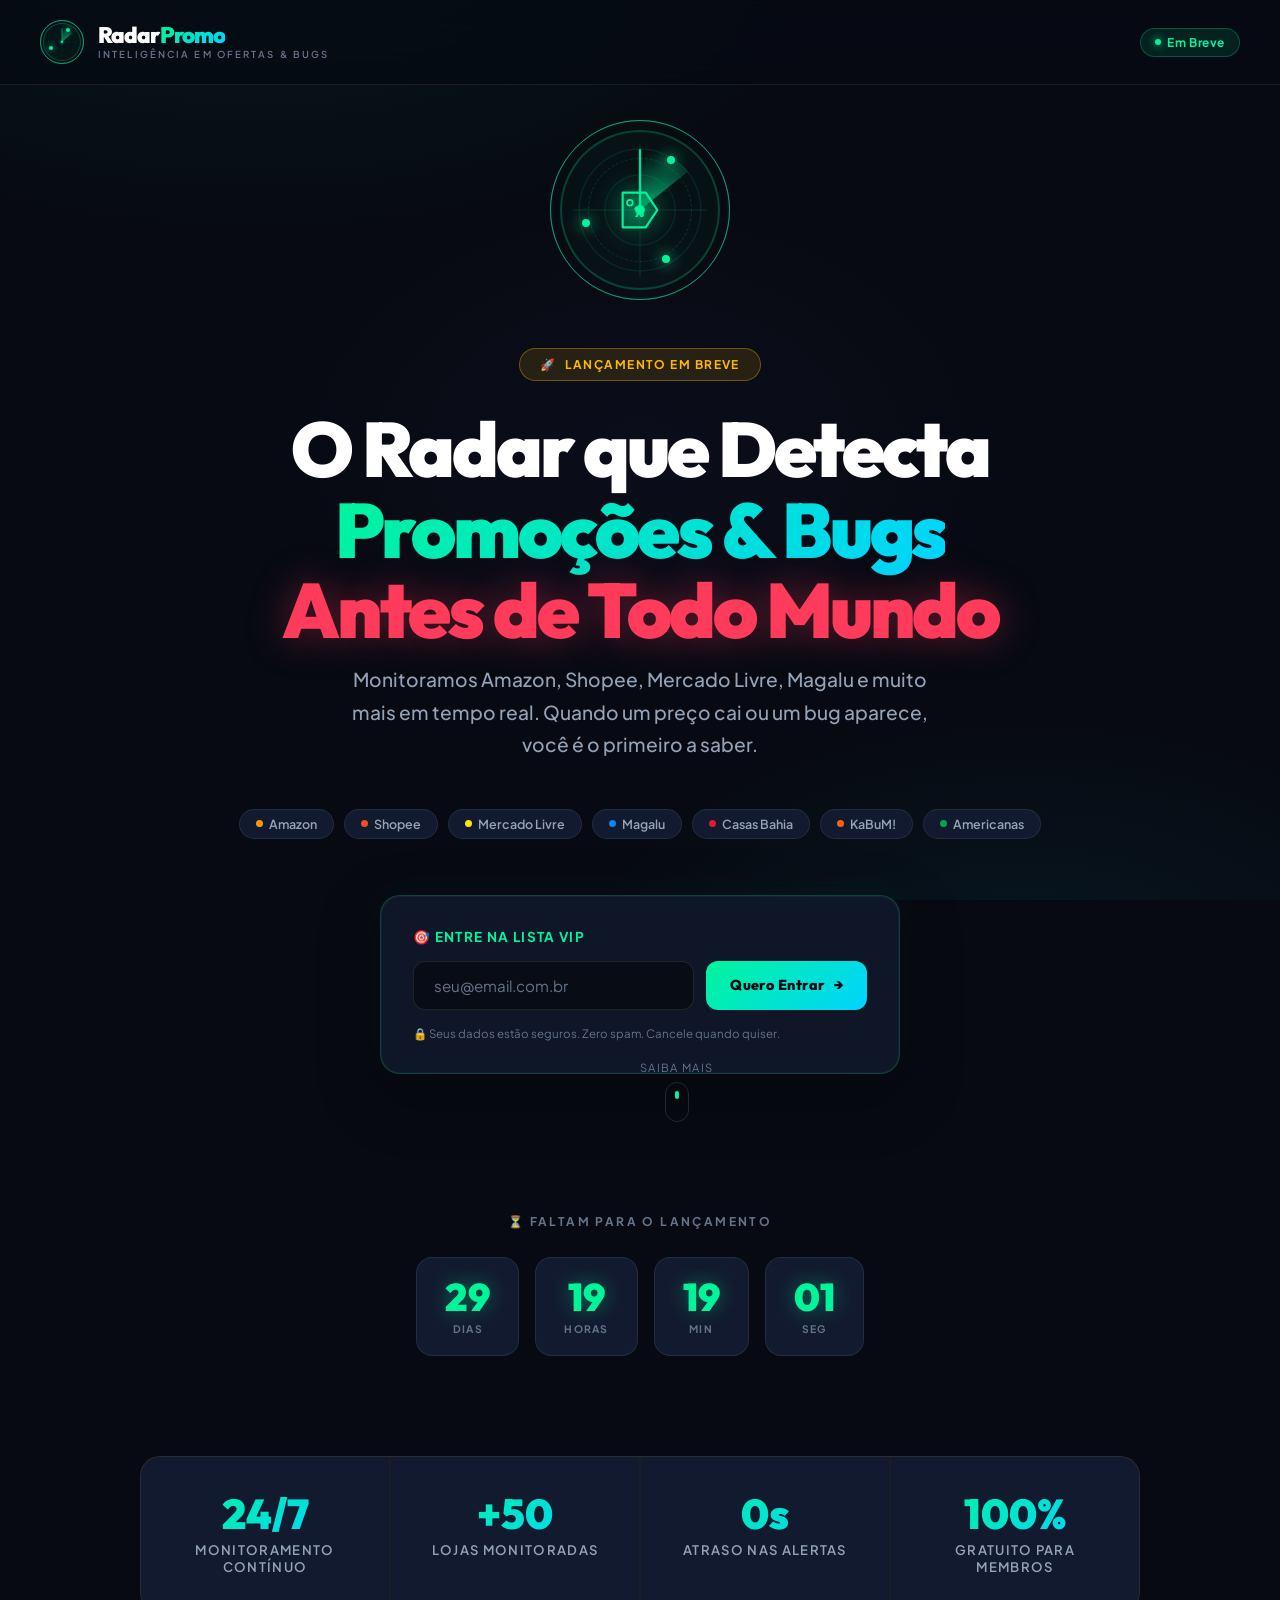
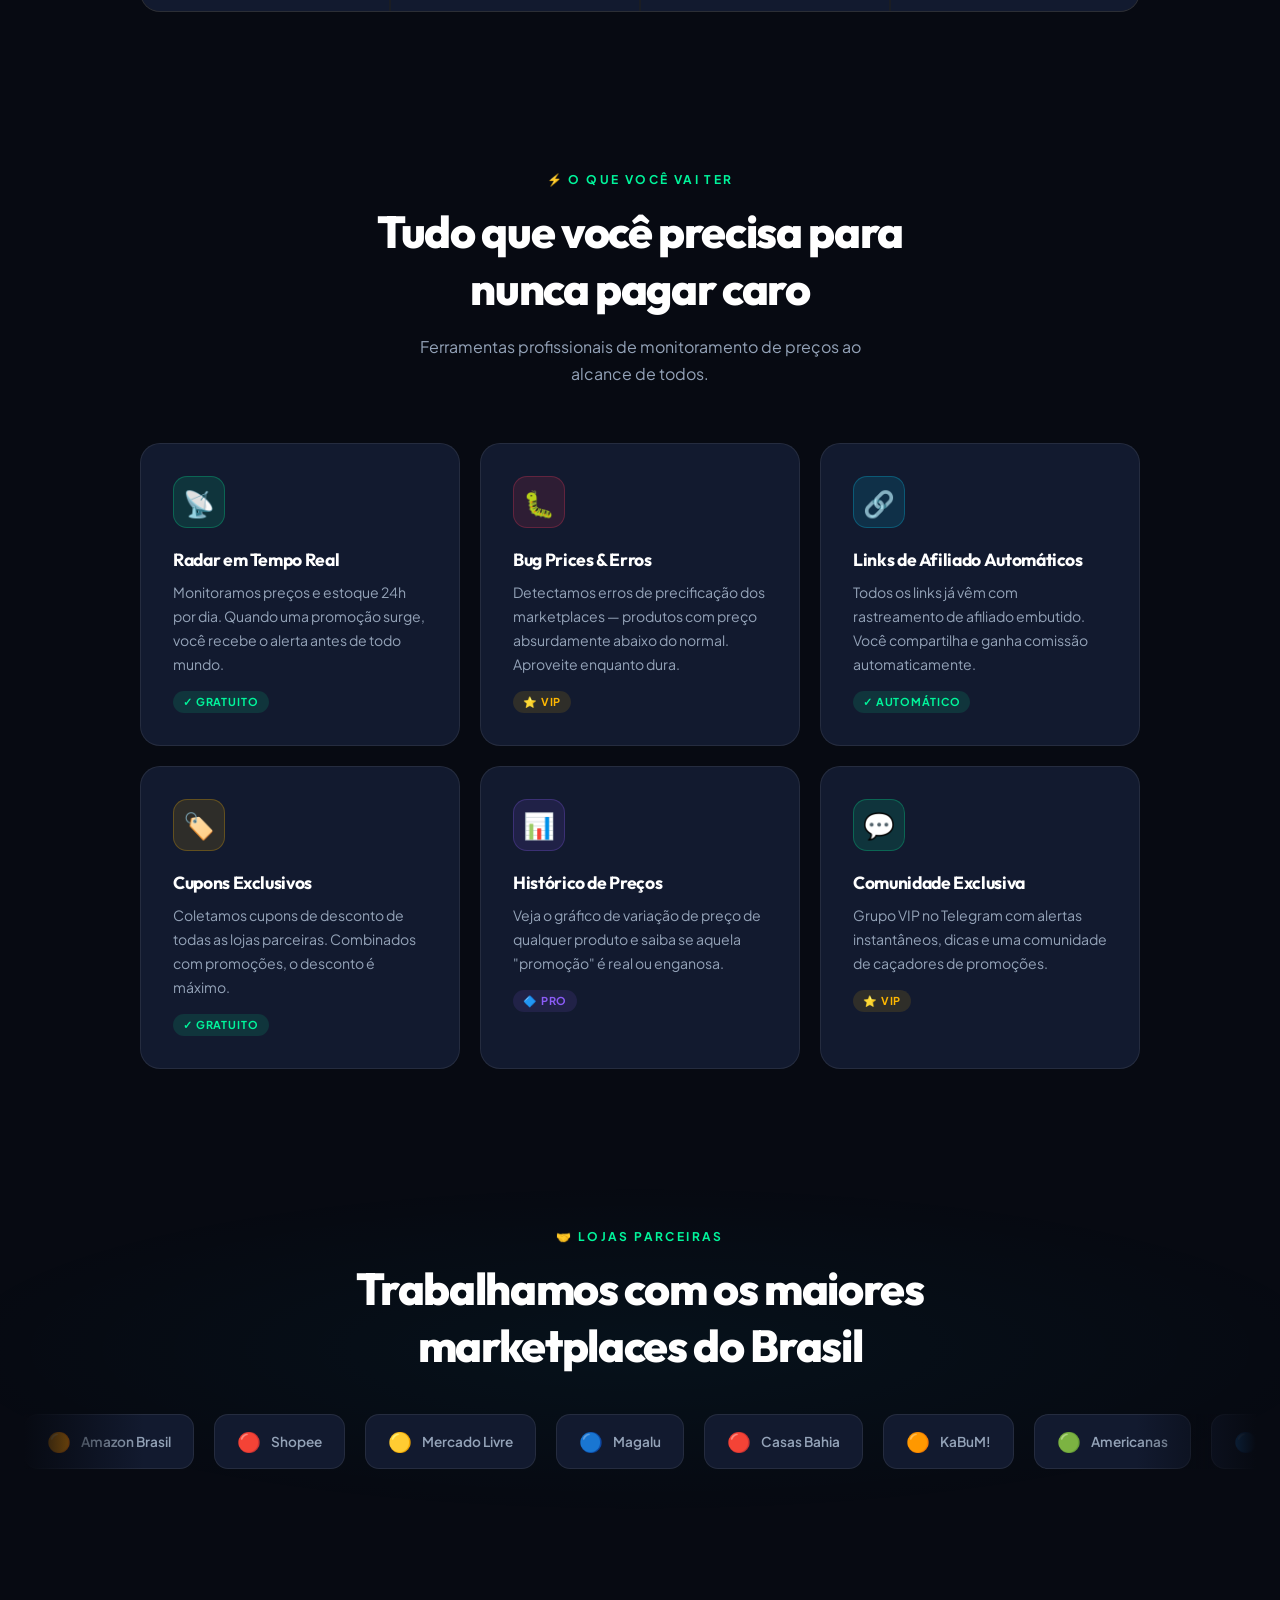
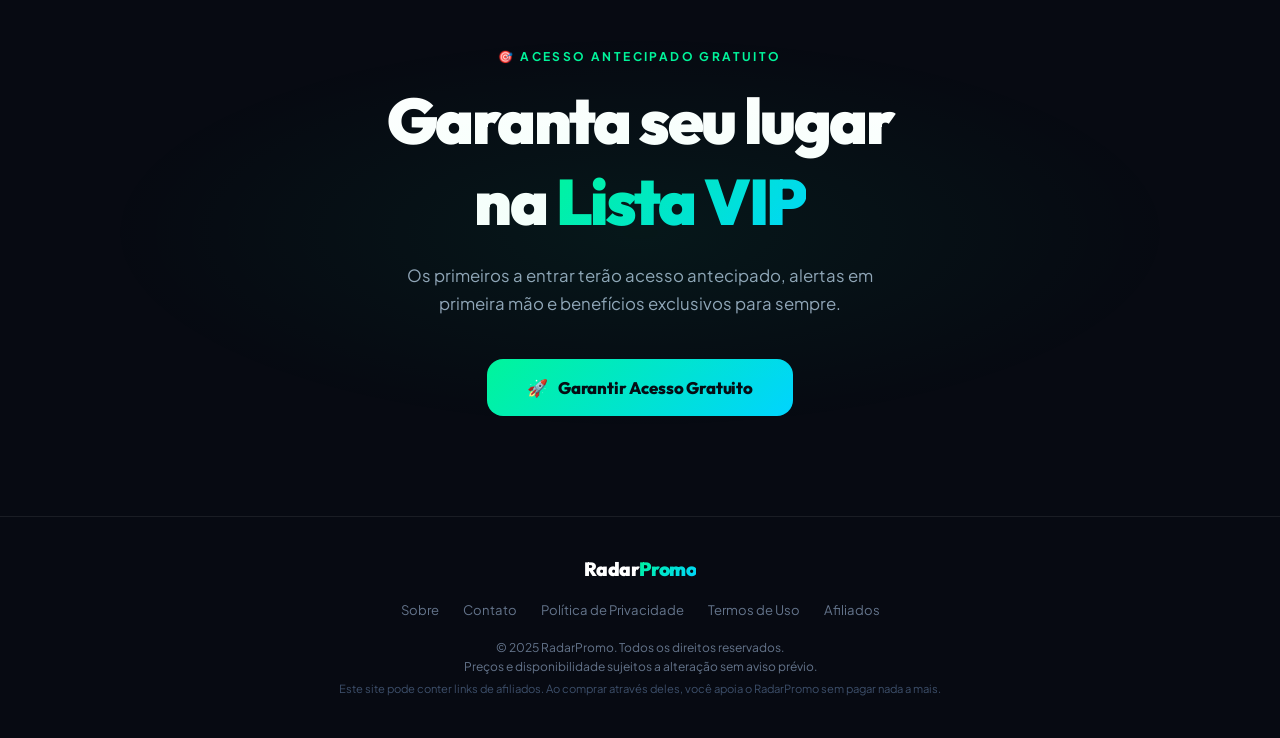
==== commit f93022d4: "fix: adiciona email de contato real no footer" ====
--- a/landing.html
+++ b/landing.html
@@ -1368,7 +1368,7 @@
         </div>
         <div class="footer-links">
           <a href="#" class="footer-link">Sobre</a>
-          <a href="#" class="footer-link">Contato</a>
+          <a href="mailto:radarpromo.contato@gmail.com" class="footer-link">Contato</a>
           <a href="#" class="footer-link">Política de Privacidade</a>
           <a href="#" class="footer-link">Termos de Uso</a>
           <a href="#" class="footer-link">Afiliados</a>
